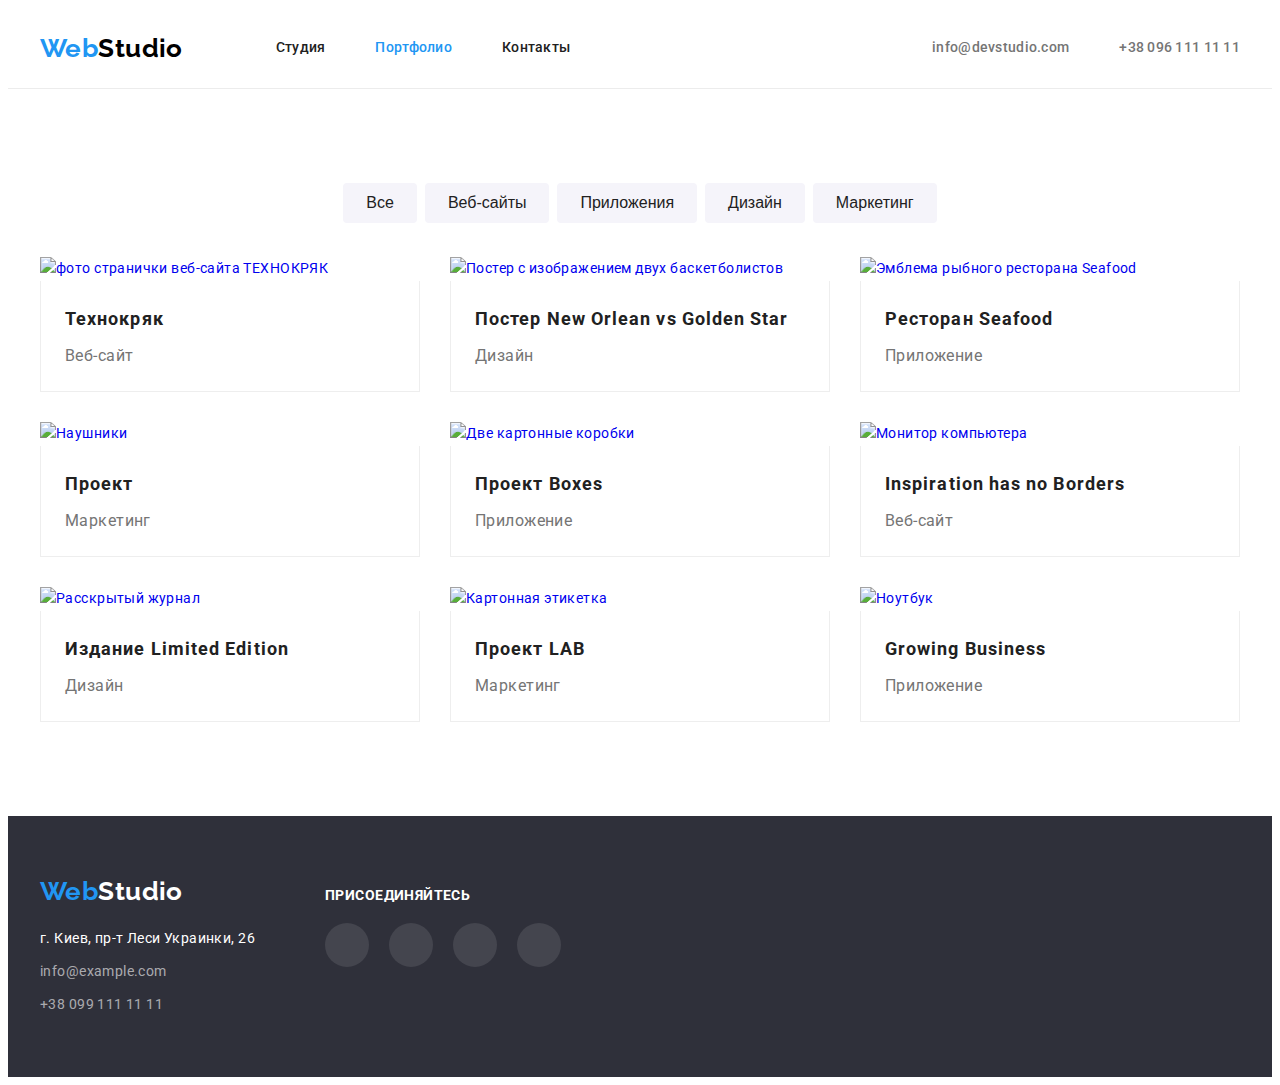
==== portfolio.html @ caf8118e "копируем дз 4" ====
<!DOCTYPE html>
<html lang="ru">
  <head>
    <meta charset="UTF-8" />
    <meta http-equiv="X-UA-Compatible" content="IE=edge" />
    <meta name="viewport" content="width=device-width, initial-scale=1.0" />

    <link rel="preconnect" href="https://fonts.googleapis.com" />
    <link rel="preconnect" href="https://fonts.gstatic.com" crossorigin />
    <link
      href="https://fonts.googleapis.com/css2?family=Raleway:wght@700&family=Roboto:wght@400;500;700;900&display=swap"
      rel="stylesheet"
    />
    <link
      rel="stylesheet"
      href="https://cdnjs.cloudflare.com/ajax/libs/modern-normalize/1.1.0/modern-normalize.min.css"
      integrity="sha512-wpPYUAdjBVSE4KJnH1VR1HeZfpl1ub8YT/NKx4PuQ5NmX2tKuGu6U/JRp5y+Y8XG2tV+wKQpNHVUX03MfMFn9Q=="
      crossorigin="anonymous"
      referrerpolicy="no-referrer"
    />
    <link rel="stylesheet" href="./css/style.css" />
    <title>Document</title>
  </head>
  <body>
    <header class="header">
      <!-- Навигация -->
      <div class="container header-container">
        <nav class="header-nav">
          <a href="./index.html" class="link header-logo">
            <span class="header-logo-design">Web</span>Studio</a
          >
          <!-- <div class="header-nav"> -->

          <ul class="header-site-nav list">
            <li class="item">
              <a href="../goit-markup-hw-04/index.html" class="link">
                Студия
              </a>
            </li>
            <li class="item">
              <a
                href="../goit-markup-hw-04/portfolio.html"
                class="link header-current"
              >
                Портфолио
              </a>
            </li>
            <li class="item"><a href=" " class="link"> Контакты </a></li>
          </ul>
        </nav>
        <!-- Контакты -->
        <ul class="header-site-auth list">
          <li class="item">
            <a href="mailto:info@devstudio.com" class="link">
              <svg class="header-site-auth-icon" width="16" height="12">
                <use href="./img/symbol-defs.svg#icon-envelope-hover"></use>
              </svg>
              info@devstudio.com
            </a>
          </li>
          <li class="list">
            <a href="tel:+380961111111" class="link">
              <svg class="header-site-auth-icon" width="10" height="16">
                <use href="./img/symbol-defs.svg#icon-smartphone"></use>
              </svg>
              +38 096 111 11 11
            </a>
          </li>
        </ul>
      </div>
    </header>
    <main>
      <!-- Галерея -->

      <section class="section list">
        <div class="gallery-main container">
          <h2 class="section-title gallery-visually-hidden">Галерея</h2>

          <ul class="list gallery-button">
            <li class="item">
              <button type="button" class="sacondary-button">Все</button>
            </li>
            <li class="item">
              <button type="button" class="sacondary-button">Веб-сайты</button>
            </li>
            <li class="item">
              <button type="button" class="sacondary-button">Приложения</button>
            </li>
            <li class="item">
              <button type="button" class="sacondary-button">Дизайн</button>
            </li>
            <li class="item">
              <button type="button" class="sacondary-button">Маркетинг</button>
            </li>
          </ul>

          <ul class="gallery list">
            <li class="item">
              <a href=" " class="gallery-link link">
                <div class="gallery-card-thumb">
                  <img
                    class="gallery-photo"
                    src="./img/portfolio-img1.jpg"
                    alt="фото странички веб-сайта ТЕХНОКРЯК"
                    width="370"
                  />
                </div>
                <div class="gallery-card-description">
                  <h3 class="title-works">Технокряк</h3>
                  <p class="kind-works">Веб-сайт</p>
                </div>
              </a>
            </li>
            <li class="item">
              <a href=" " class="gallery-link link">
                <div class="gallery-card-thumb">
                  <img
                    class="gallery-photo"
                    src="./img/portfolio-img2.jpg"
                    alt="Постер с изображением двух баскетболистов"
                    width="370"
                  />
                </div>
                <div class="gallery-card-description">
                  <h3 class="title-works">
                    Постер <span lang="en">New Orlean vs Golden Star</span>
                  </h3>
                  <p class="kind-works">Дизайн</p>
                </div>
              </a>
            </li>
            <li class="item">
              <a href=" " class="gallery-link link">
                <div class="gallery-card-thumb">
                  <img
                    class="gallery-photo"
                    src="./img/portfolio-img3.jpg"
                    alt="Эмблема рыбного ресторана Seafood"
                    width="370"
                  />
                </div>
                <div class="gallery-card-description">
                  <h3 class="title-works">
                    Ресторан <span lang="en">Seafood</span>
                  </h3>
                  <p class="kind-works">Приложение</p>
                </div>
              </a>
            </li>
            <li class="item">
              <a href=" " class="gallery-link link">
                <div class="gallery-card-thumb">
                  <img
                    class="gallery-photo"
                    src="./img/portfolio-img4.jpg"
                    alt="Наушники"
                    width="370"
                  />
                </div>
                <div class="gallery-card-description">
                  <h3 class="title-works">Проект</h3>
                  <p class="kind-works">Маркетинг</p>
                </div>
              </a>
            </li>
            <li class="item">
              <a href=" " class="gallery-link link">
                <div class="gallery-card-thumb">
                  <img
                    class="gallery-photo"
                    src="./img/portfolio-img5.jpg"
                    alt="Две картонные коробки"
                    width="370"
                  />
                </div>
                <div class="gallery-card-description">
                  <h3 class="title-works">
                    Проект <span lang="en">Boxes</span>
                  </h3>
                  <p class="kind-works">Приложение</p>
                </div>
              </a>
            </li>
            <li class="item">
              <a href=" " class="gallery-link link">
                <div class="gallery-card-thumb">
                  <img
                    class="gallery-photo"
                    src="./img/portfolio-img6.jpg"
                    alt="Монитор компьютера"
                    width="370"
                  />
                </div>
                <div class="gallery-card-description">
                  <h3 lang="en" class="title-works">
                    Inspiration has no Borders
                  </h3>
                  <p class="kind-works">Веб-сайт</p>
                </div>
              </a>
            </li>
            <li class="item">
              <a href=" " class="gallery-link link">
                <div class="gallery-card-thumb">
                  <img
                    class="gallery-photo"
                    src="./img/portfolio-img7.jpg"
                    alt="Расскрытый журнал"
                    width="370"
                  />
                </div>
                <div class="gallery-card-description">
                  <h3 class="title-works">
                    Издание <span lang="en">Limited Edition</span>
                  </h3>
                  <p class="kind-works">Дизайн</p>
                </div>
              </a>
            </li>
            <li class="item">
              <a href=" " class="gallery-link link">
                <div class="gallery-card-thumb">
                  <img
                    class="gallery-photo"
                    src="./img/portfolio-img8.jpg"
                    alt="Картонная этикетка"
                    width="370"
                  />
                </div>
                <div class="gallery-card-description">
                  <h3 class="title-works">Проект <span lang="en">LAB</span></h3>
                  <p class="kind-works">Маркетинг</p>
                </div>
              </a>
            </li>
            <li class="item">
              <a href=" " class="gallery-link link">
                <div class="gallery-card-thumb">
                  <img
                    class="gallery-photo"
                    src="./img/portfolio-img9.jpg"
                    alt="Ноутбук"
                    width="370"
                  />
                </div>
                <div class="gallery-card-description">
                  <h3 lang="en" class="title-works">Growing Business</h3>
                  <p class="kind-works">Приложение</p>
                </div>
              </a>
            </li>
          </ul>
        </div>
      </section>
    </main>
    <!-- Футер -->
    <footer class="footer">
      <div class="footer-main container">
        <div class="addres-wrap">
          <a href="./index.html" class="link logo footer-logo">
            <span class="footer-logo-design">Web</span>Studio</a
          >
          <address class="footer-contact">
            <ul class="footer-item">
              <li class="list">
                <a
                  href="https://goo.gl/maps/b69tt9Dz1oQwvLhU7"
                  class="link contact-location"
                >
                  г. Киев, пр-т Леси Украинки, 26
                </a>
              </li>
              <li class="list">
                <a href="mailto:info@devstudio.com" class="link">
                  info@example.com
                </a>
              </li>
              <li class="list">
                <a href="tel:+380961111111" class="link"> +38 099 111 11 11 </a>
              </li>
            </ul>
          </address>
        </div>
        <div class="appeal-wrap">
          <b class="footer-appeal">присоединяйтесь</b>
          <ul class="footer-appeal-list list">
            <li class="footer-appeal-item">
              <a
                class="footer-appeal-link"
                href=""
                aria-label="ссылка на Instagram"
              >
                <svg class="footer-sosial-icon" width="20" height="20">
                  <use href="./img/symbol-defs.svg#icon-instagram"></use>
                </svg>
              </a>
            </li>
            <li class="footer-appeal-item">
              <a
                class="footer-appeal-link"
                href=""
                aria-label="ссылка на Twitter"
              >
                <svg class="footer-sosial-icon" width="20" height="20">
                  <use href="./img/symbol-defs.svg#icon-twitter"></use>
                </svg>
              </a>
            </li>
            <li class="footer-appeal-item">
              <a
                class="footer-appeal-link"
                href=""
                aria-label="ссылка на Facebok"
              >
                <svg class="footer-sosial-icon" width="20" height="20">
                  <use href="./img/symbol-defs.svg#icon-facebook"></use>
                </svg>
              </a>
            </li>
            <li class="footer-appeal-item">
              <a
                class="footer-appeal-link"
                href=""
                aria-label="ссылка на LinkedIn"
              >
                <svg class="footer-sosial-icon" width="20" height="20">
                  <use href="./img/symbol-defs.svg#icon-linkedin"></use>
                </svg>
              </a>
            </li>
          </ul>
        </div>
      </div>
    </footer>
  </body>
</html>
---- css/style.css ----
:root {
  --primary-text-color: #757575;
  --title-text-color: #212121;
  --accent-color: #2196f3;
  --white-color: #ffffff;
  --logo-text-color: #000000;
  --sacondary-white-color: rgba(255, 255, 255, 0.6);
  --primary-background-color: #f5f4fa;
  --sacondary-background-color: #e5e5e5;
  --footer-bacground-color: #2f303a;
  --variable-grid: 30px;
  --icons-color: #afb1b8;
}

body {
  font-family: Roboto, sans-serif;
  color: var(--primary-text-color);
  font-size: 14px;
  line-height: 1.71;
  letter-spacing: 0.03em;
}
/* RESSET */
.list {
  list-style: none;
}
.link {
  text-decoration: none;
}
h1,
h2,
h3,
h4,
ul,
p {
  margin-top: 0px;
  margin-bottom: 0px;
  padding-left: 0px;
}

img {
  display: block;
  width: 100%;
  height: auto;
}
/* HEADER */

.header-logo {
  font-family: Raleway;
  font-weight: 700;
  font-size: 26px;
  line-height: 1.19;
  color: var(--logo-text-color);
  margin-right: 93px;
}
.header-logo-design {
  color: var(--accent-color);
}

/* HIDDEN */

.advantage-visually-hidden {
  position: absolute;
  width: 1px;
  height: 1px;
  margin: -1px;
  padding: 0;
  overflow: hidden;
  border: 0;
  clip: rect(0 0 0 0);
}

/* UTILITY */

.section-title {
  font-weight: 700;
  font-size: 36px;
  line-height: 1.17;
  text-align: center;
  color: var(--title-text-color);
}

.container {
  /* outline: 1px solid tomato; */
  width: 1200px;
  padding: 0px 15px;
  margin-left: auto;
  margin-right: auto;
}

/* NAVIGATION */

.header {
  background-color: var(--white-color);
  border-bottom: 1px solid #ececec;
}

.header-site-nav .link:hover,
.header-site-nav .link:focus,
.header-site-auth .link:hover,
.header-site-auth .link:focus,
.footer-item .link:hover,
.footer-item .link:focus {
  color: var(--accent-color);
}

.header-site-nav,
.header-site-auth,
.header-nav {
  display: flex;
  align-items: center;
}

.header-container {
  display: flex;
  padding-top: 0px;
  padding-bottom: 0pt;
}

.header-site-nav {
  padding-left: 0px;
}

.header-site-auth {
  padding-left: 0px;
  margin-left: auto;
}

.header-site-nav .item:not(:last-child) {
  margin-right: 50px;
}
.header-site-auth .item:not(:last-child) {
  margin-right: var(--variable-grid);
}

.header-site-nav .link {
  display: block;
  padding-top: 32px;
  padding-bottom: 32px;
  font-weight: 500;
  line-height: 1.14;
  letter-spacing: 0.02em;
  color: var(--title-text-color);
}

.header-site-auth .link {
  padding-top: 32px;
  padding-bottom: 32px;
  font-weight: 500;
  line-height: 1.14;
  letter-spacing: 0.02em;
  color: var(--primary-text-color);
}

.header-site-nav .link.header-current {
  color: var(--accent-color);
}
.header-site-auth-icon {
  fill: currentColor;
  margin-right: 10px;
}
.header-site-auth .link {
  display: flex;
  align-items: center;
}

/* HERO */

.hero-container-main {
  display: block;
  margin: 0 auto;
  text-align: center;
  padding-top: 0px;
  padding-bottom: 0px;
}

.hero-container {
  background-color: var(--footer-bacground-color);
  padding-top: 200px;
  padding-bottom: 200px;
}

.hero-title {
  display: block;
  width: 696px;
  font-weight: 900;
  font-size: 44px;
  line-height: 1.36;
  letter-spacing: 0.06em;
  text-transform: uppercase;
  color: var(--white-color);
  margin: 0 auto;
  padding-bottom: var(--variable-grid);
}

.hero-primary-button {
  display: inline-block;
  font-weight: 700;
  font-size: 16px;
  line-height: 1.88;
  letter-spacing: 0.06em;
  color: var(--white-color);
  padding: 10px 32px;
  border-radius: 4px;
  box-shadow: 0px 4px 4px rgba(0, 0, 0, 0.15);
  min-width: 200px;
  border: 0px solid transparent;
}

.hero-primary-button:hover {
  background-color: #188ce8;
}
.overlay {
  max-width: 1600px;
  height: 600px;
  margin-left: auto;
  margin-right: auto;
  background-image: linear-gradient(
      rgba(47, 48, 58, 0.4),
      rgba(47, 48, 58, 0.4)
    ),
    url(../img/hero-img.jpg);

  background-position: center;
  background-size: cover;
  background-repeat: no-repeat;
}

/* ADVANTAGE */

.advantage {
  padding-bottom: 0px;
  background-color: var(--white-color);
  padding-top: 94px;
  padding-bottom: 94px;
}

.advantage-main.container {
  padding-top: 0px;
  padding-bottom: 0px;
}

.advantage-main .item::before {
  display: block;
  height: 120px;
  content: "";
  background-color: var(--primary-background-color);
  background-repeat: no-repeat;
  background-position: center;
  border-radius: 4px;
  margin-bottom: 30px;
}

.advantage-main .item:nth-child(1):before {
  background-image: url(../img/antenna\.svg);
}
.advantage-main .item:nth-child(2):before {
  background-image: url(../img/clock\ .svg);
}
.advantage-main .item:nth-child(3):before {
  background-image: url(../img/diagram.svg);
}
.advantage-main .item:nth-child(4):before {
  background-image: url(../img/astronaut\ .svg);
}

.advantage-title {
  font-weight: 700;
  line-height: 1.14;
  text-transform: uppercase;
  color: var(--title-text-color);
  margin-bottom: 10px;
}

.advantage .list {
  display: flex;
  align-items: center;
}

.advantage .list .item {
  flex-basis: calc((100% - 90px) / 4);
}

.advantage .list .item:not(:nth-child(4n)) {
  margin-right: var(--variable-grid);
}

/* DIRECTIONS */

.directions {
  background-color: var(--white-color);
  padding-bottom: 94px;
}
.directions-main.container {
  padding-bottom: 0px;
}
.directions-main {
  padding-top: 0px;
}
.directions .list {
  display: flex;
  align-items: center;
}

.directions .list .item {
  flex-basis: calc((100% - 60px) / 3);
}

.directions .list .item:not(:nth-child(3n)) {
  margin-right: var(--variable-grid);
}

.section-title {
  margin-bottom: 50px;
}

/* OUR TEAM */

.our-team-main.container {
  padding-top: 0px;
  padding-bottom: 0px;
}
.our-team {
  background-color: var(--primary-background-color);
  padding-top: 94px;
  padding-bottom: 94px;
}

.our-team .list {
  display: flex;
  text-align: center;
}

.our-team .list .item {
  flex-basis: calc((100% - 90px) / 4);
}

.our-team .list .item:not(:nth-child(4n)) {
  margin-right: var(--variable-grid);
}
.our-team-sosial-list {
  justify-content: center;
}
.our-team-sosial-link {
  display: flex;
  justify-content: center;
  align-items: center;
  width: 44px;
  height: 44px;
  background-color: var(--white-color);
  border-radius: 50%;
}
.our-team-position {
  margin-bottom: 16px;
}
.our-team-sosial-item + .our-team-sosial-item {
  margin-left: 10px;
}
.our-team-sosial-icon {
  fill: var(--icons-color);
}

.our-team-sosial-link:hover,
.our-team-sosial-link:focus {
  background-color: var(--accent-color);
}

.our-team-sosial-link:hover .our-team-sosial-icon,
.our-team-sosial-link:focus .our-team-sosial-icon {
  fill: var(--white-color);
}

.our-team .our-team-employee {
  font-weight: 500;
  font-size: 16px;
  line-height: 1.19;
  color: var(--title-text-color);
}

.our-team .our-team-position {
  font-size: 16px;
  line-height: 1.19;
}

.our-team-description {
  padding-top: 30px;
  padding-bottom: 30px;
  background-color: var(--white-color);
  box-shadow: 0px 1px 3px rgba(0, 0, 0, 0.12), 0px 1px 1px rgba(0, 0, 0, 0.14),
    0px 2px 1px rgba(0, 0, 0, 0.2);
  border-radius: 0px 0px 4px 4px;
}

.our-team-employee {
  margin-bottom: 10px;
}

/* OUR PARTNERS */

.our-partners.section {
  padding-top: 94px;
  padding-bottom: 94px;
}

.our-partners-list {
  display: flex;
  margin: 0;
  padding: 0;
  justify-content: space-between;
}
.our-partners-item {
  display: flex;
}
.our-partners-link-icon {
  display: inline-flex;
  color: #afb1b8;
  width: 170px;
  height: 92px;
  fill: var(--icons-color);
  border: 1px solid rgba(175, 177, 184, 1);
  border-radius: 4px;
  justify-content: center;
  align-items: center;
  padding: 0px;
}

.our-partners-icon {
  width: 106px;
  height: 60px;
}
.our-partners-link-icon:hover .our-partners-icon,
.our-partners-link-icon:focus .our-partners-icon {
  fill: var(--accent-color);
}

.our-partners-link-icon:hover,
.our-partners-link-icon:focus {
  border: 1px solid var(--accent-color);
}

/* FOOTER */

.footer {
  background-color: var(--footer-bacground-color);
  padding-top: 60px;
  padding-bottom: 60px;
}
.footer-main.container {
  padding-top: 0px;
  padding-bottom: 0px;
  display: flex;
  align-items: baseline;
}

.footer-logo {
  font-family: Raleway;
  font-weight: 700;
  font-size: 26px;
  line-height: 1.19;
  color: var(--white-color);
  display: inline-block;
  margin-bottom: 20px;
}

.footer-logo-design {
  color: var(--accent-color);
}

.footer-contact {
  font-style: normal;
}

.footer-item .link {
  color: var(--sacondary-white-color);
}

.footer-contact .contact-location {
  color: var(--white-color);
}

.footer-item .list:not(:last-child) {
  margin-bottom: 9px;
}
.footer-sosial-icon {
  fill: var(--white-color);
}
.footer-appeal {
  font-weight: 700;
  font-size: 14px;
  line-height: 16px;
  letter-spacing: 1.14;
  text-transform: uppercase;
  color: var(--white-color);
  display: block;
  margin-bottom: 20px;
}
.footer-appeal-list {
  display: flex;
}

.addres-wrap {
  margin-right: 70px;
}

.footer-appeal-link {
  display: flex;
  justify-content: center;
  align-items: center;
  width: 44px;
  height: 44px;
  background-color: rgba(255, 255, 255, 0.1);
  border-radius: 50%;
}
.footer-appeal-item:not(:last-child) {
  margin-right: 20px;
}

.footer-appeal-link:hover,
.footer-appeal-link:focus {
  background-color: var(--accent-color);
}

/* BUTTONS */

.sacondary-button:hover {
  color: var(--white-color);
  background-color: var(--accent-color);
}

.hero-primary-button {
  color: var(--white-color);
  background-color: var(--accent-color);
  cursor: pointer;
}

.sacondary-button {
  color: var(--title-text-color);
  background-color: var(--primary-background-color);
  font-weight: 500;
  font-size: 16px;
  line-height: 1.63;
  cursor: pointer;
  border-radius: 4px;
  border: 1px solid transparent;
  padding: 6px 22px 6px 22px;
}

/* PORTFOLIO */

/* GALLERY */

/* HIDDEN */
.gallery-visually-hidden {
  position: absolute;
  width: 1px;
  height: 1px;
  margin: -1px;
  padding: 0;
  overflow: hidden;
  border: 0;
  clip: rect(0 0 0 0);
}

.section.list {
  padding-top: 94px;
  padding-bottom: 94px;
}

.gallery-main.container {
  padding-top: 0px;
  padding-bottom: 0px;
}

.item .title-works {
  margin-top: 0px;
  margin-bottom: 4px;
  padding-top: 0px;
  padding-bottom: 0px;
  font-weight: 700;
  font-size: 18px;
  line-height: 2;
  letter-spacing: 0.06em;
  color: var(--title-text-color);
}

.item .kind-works {
  margin-top: 0px;
  padding-top: 0px;
  padding-bottom: 0px;
  /* background-color: royalblue; */
  font-size: 16px;
  line-height: 1.88;
  color: var(--primary-text-color);
}
.gallery.list .link {
  display: block;
}

/* gallery-card-description */

.gallery-button {
  display: flex;
  justify-content: center;
  margin-bottom: 34px;
}

.gallery-button .item:not(:last-child) {
  margin-right: 8px;
}

.gallery.list {
  display: flex;
  flex-wrap: wrap;
  margin-top: calc(-1 * var(--variable-grid));
  margin-left: calc(-1 * var(--variable-grid));
}

.gallery.list .item {
  flex-basis: calc(100% / 3 - var(--variable-grid));
  margin-top: var(--variable-grid);
  margin-left: var(--variable-grid);
}

.gallery-card-description {
  padding: 20px 24px 20px 24px;
  border-right: 1px solid #eeeeee;
  border-bottom: 1px solid #eeeeee;
  border-left: 1px solid #eeeeee;
}

.sacondary-button:hover,
.sacondary-button:focus {
  box-shadow: 0px 3px 1px rgba(0, 0, 0, 0.1), 0px 1px 2px rgba(0, 0, 0, 0.08),
    0px 2px 2px rgba(0, 0, 0, 0.12);
}
.gallery-link:hover {
  box-shadow: 0px 1px 1px rgba(0, 0, 0, 0.12), 0px 4px 4px rgba(0, 0, 0, 0.06),
    1px 4px 6px rgba(0, 0, 0, 0.16);
}
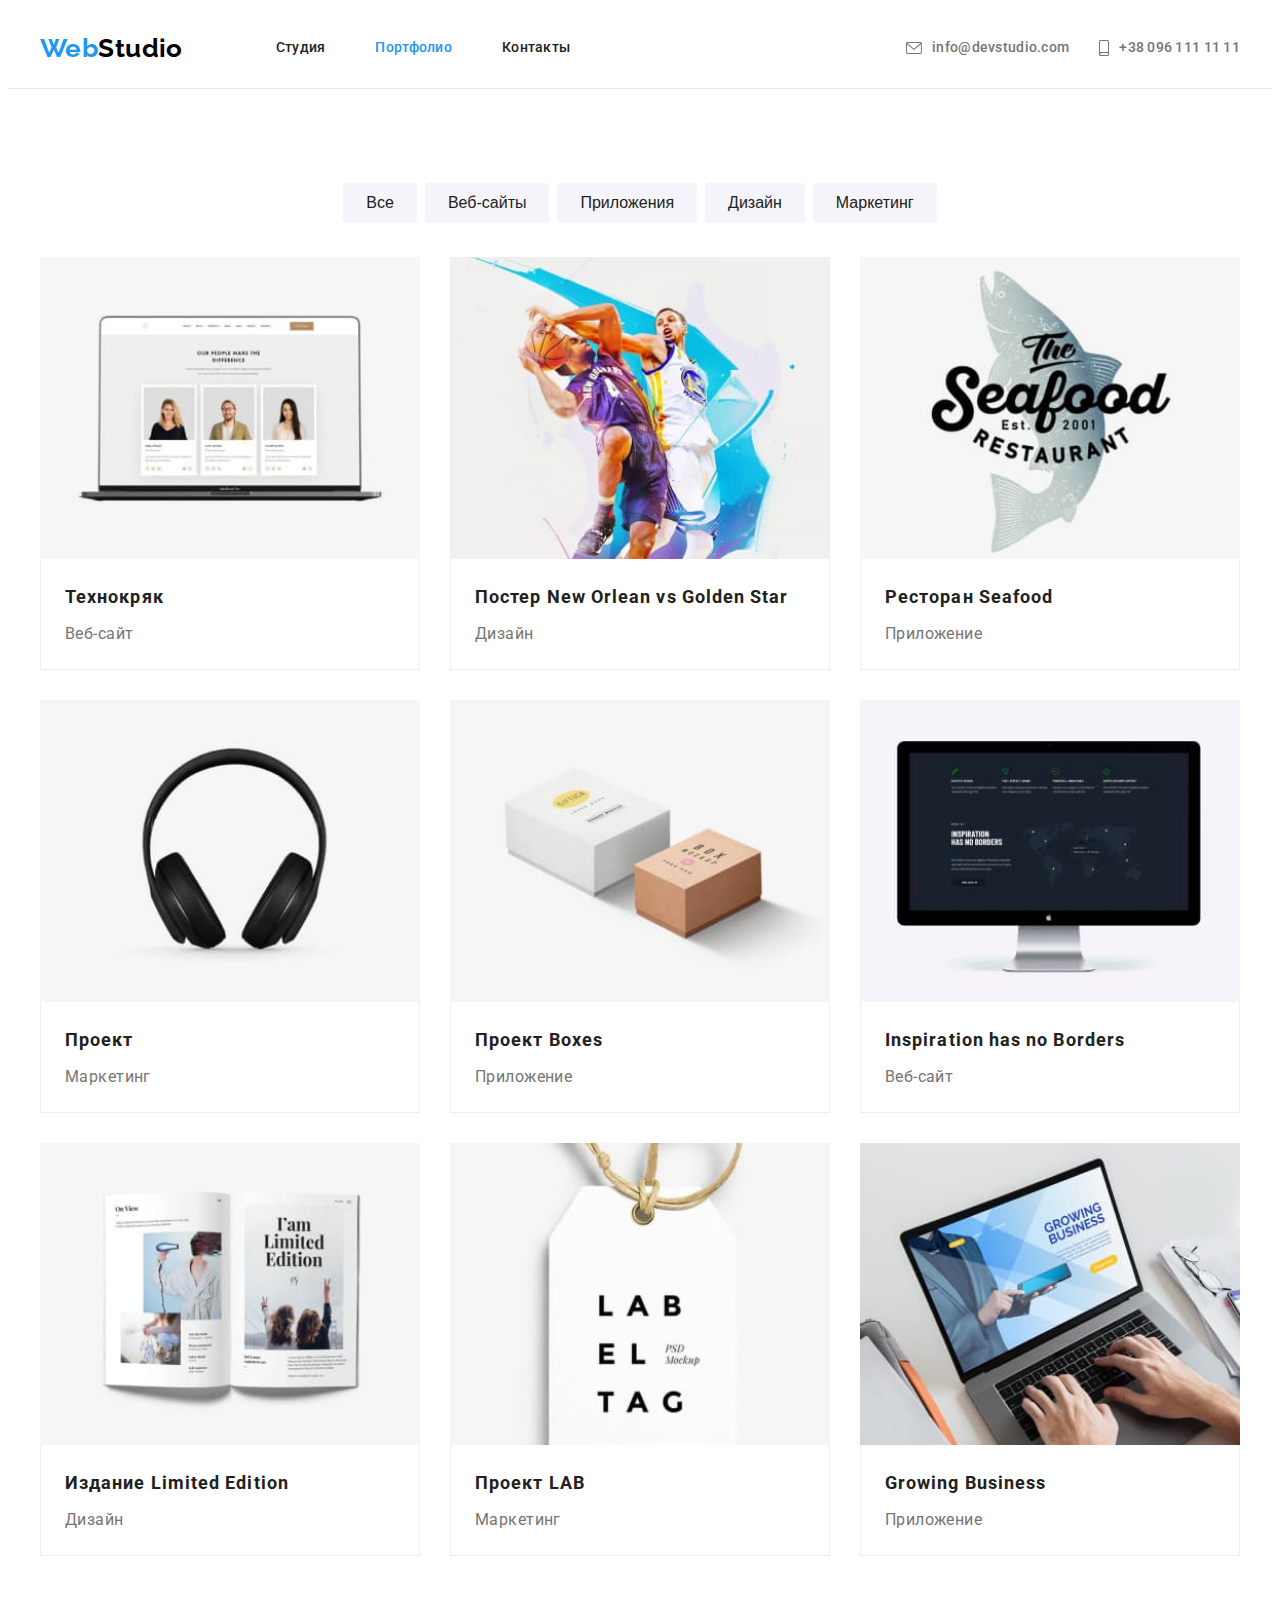
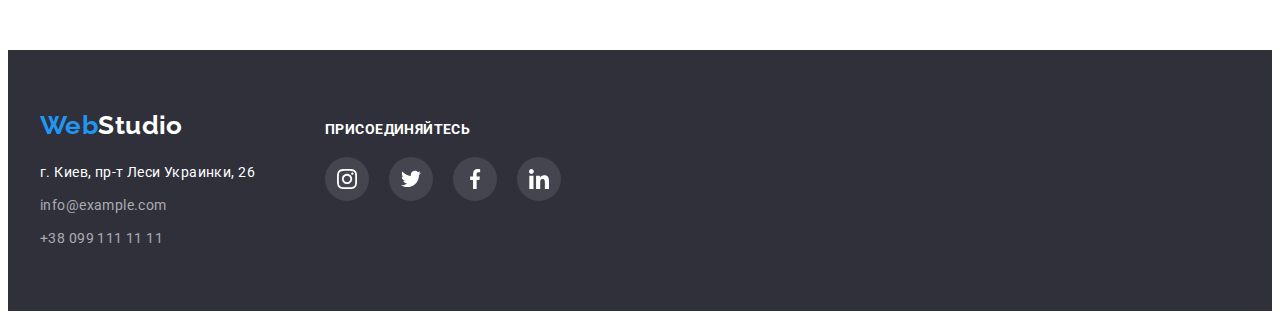
==== commit a465bd65: "делает оверлей и бекдроп" ====
--- a/portfolio.html
+++ b/portfolio.html
@@ -104,6 +104,14 @@
                     alt="фото странички веб-сайта ТЕХНОКРЯК"
                     width="370"
                   />
+                  <div class="gallery-overlay">
+                    <p class="gallery-overlay-text">
+                      Технокряк это современная площадка распространения
+                      коронавируса. Компании используют эту платформу для
+                      цифрового шпионажа и атак на защищённые сервера
+                      конкурентов.
+                    </p>
+                  </div>
                 </div>
                 <div class="gallery-card-description">
                   <h3 class="title-works">Технокряк</h3>
@@ -120,6 +128,14 @@
                     alt="Постер с изображением двух баскетболистов"
                     width="370"
                   />
+                  <div class="gallery-overlay">
+                    <p class="gallery-overlay-text">
+                      Технокряк это современная площадка распространения
+                      коронавируса. Компании используют эту платформу для
+                      цифрового шпионажа и атак на защищённые сервера
+                      конкурентов.
+                    </p>
+                  </div>
                 </div>
                 <div class="gallery-card-description">
                   <h3 class="title-works">
@@ -138,6 +154,14 @@
                     alt="Эмблема рыбного ресторана Seafood"
                     width="370"
                   />
+                  <div class="gallery-overlay">
+                    <p class="gallery-overlay-text">
+                      Технокряк это современная площадка распространения
+                      коронавируса. Компании используют эту платформу для
+                      цифрового шпионажа и атак на защищённые сервера
+                      конкурентов.
+                    </p>
+                  </div>
                 </div>
                 <div class="gallery-card-description">
                   <h3 class="title-works">
@@ -156,6 +180,14 @@
                     alt="Наушники"
                     width="370"
                   />
+                  <div class="gallery-overlay">
+                    <p class="gallery-overlay-text">
+                      Технокряк это современная площадка распространения
+                      коронавируса. Компании используют эту платформу для
+                      цифрового шпионажа и атак на защищённые сервера
+                      конкурентов.
+                    </p>
+                  </div>
                 </div>
                 <div class="gallery-card-description">
                   <h3 class="title-works">Проект</h3>
@@ -172,6 +204,14 @@
                     alt="Две картонные коробки"
                     width="370"
                   />
+                  <div class="gallery-overlay">
+                    <p class="gallery-overlay-text">
+                      Технокряк это современная площадка распространения
+                      коронавируса. Компании используют эту платформу для
+                      цифрового шпионажа и атак на защищённые сервера
+                      конкурентов.
+                    </p>
+                  </div>
                 </div>
                 <div class="gallery-card-description">
                   <h3 class="title-works">
@@ -190,6 +230,14 @@
                     alt="Монитор компьютера"
                     width="370"
                   />
+                  <div class="gallery-overlay">
+                    <p class="gallery-overlay-text">
+                      Технокряк это современная площадка распространения
+                      коронавируса. Компании используют эту платформу для
+                      цифрового шпионажа и атак на защищённые сервера
+                      конкурентов.
+                    </p>
+                  </div>
                 </div>
                 <div class="gallery-card-description">
                   <h3 lang="en" class="title-works">
@@ -208,6 +256,14 @@
                     alt="Расскрытый журнал"
                     width="370"
                   />
+                  <div class="gallery-overlay">
+                    <p class="gallery-overlay-text">
+                      Технокряк это современная площадка распространения
+                      коронавируса. Компании используют эту платформу для
+                      цифрового шпионажа и атак на защищённые сервера
+                      конкурентов.
+                    </p>
+                  </div>
                 </div>
                 <div class="gallery-card-description">
                   <h3 class="title-works">
@@ -226,6 +282,14 @@
                     alt="Картонная этикетка"
                     width="370"
                   />
+                  <div class="gallery-overlay">
+                    <p class="gallery-overlay-text">
+                      Технокряк это современная площадка распространения
+                      коронавируса. Компании используют эту платформу для
+                      цифрового шпионажа и атак на защищённые сервера
+                      конкурентов.
+                    </p>
+                  </div>
                 </div>
                 <div class="gallery-card-description">
                   <h3 class="title-works">Проект <span lang="en">LAB</span></h3>
@@ -242,6 +306,14 @@
                     alt="Ноутбук"
                     width="370"
                   />
+                  <div class="gallery-overlay">
+                    <p class="gallery-overlay-text">
+                      Технокряк это современная площадка распространения
+                      коронавируса. Компании используют эту платформу для
+                      цифрового шпионажа и атак на защищённые сервера
+                      конкурентов.
+                    </p>
+                  </div>
                 </div>
                 <div class="gallery-card-description">
                   <h3 lang="en" class="title-works">Growing Business</h3>
--- a/css/style.css
+++ b/css/style.css
@@ -312,7 +312,33 @@
 .section-title {
   margin-bottom: 50px;
 }
-
+.directions-description {
+  position: absolute;
+  width: 370px;
+  height: 70px;
+  background: rgba(47, 48, 58, 0.8);
+  text-transform: uppercase;
+  bottom: 0px;
+  left: 0px;
+  font-weight: 700;
+  font-size: 14px;
+  line-height: 1.14;
+  text-align: center;
+  letter-spacing: 0.03em;
+  color: hsla(0, 0%, 100%, 1);
+  padding: 27px 82px 27px 82 px;
+  display: flex;
+  justify-content: center;
+  align-items: center;
+  opacity: 0;
+  transition: 250ms opacity linear;
+}
+.directions-main .item {
+  position: relative;
+}
+.directions-main .item:hover .directions-description {
+  opacity: 1;
+}
 /* OUR TEAM */
 
 .our-team-main.container {
@@ -636,3 +662,57 @@
   box-shadow: 0px 1px 1px rgba(0, 0, 0, 0.12), 0px 4px 4px rgba(0, 0, 0, 0.06),
     1px 4px 6px rgba(0, 0, 0, 0.16);
 }
+.gallery-card-thumb {
+  position: relative;
+}
+.gallery-overlay {
+  display: inline-block;
+  content: "";
+  position: absolute;
+  width: 100%;
+  height: 100%;
+  background: rgba(33, 150, 243, 0.9);
+  top: 0px;
+  left: 0px;
+  opacity: 0;
+  padding: 63px 24px 63px 24px;
+}
+
+.gallery-link:hover .gallery-overlay {
+  opacity: 1;
+}
+.gallery-overlay-text {
+  color: rgba(255, 255, 255, 1);
+  font-size: 18px;
+
+  line-height: 1.33;
+  letter-spacing: 0.03em;
+  text-align: left;
+  vertical-align: top;
+}
+
+/* MODAL WINDOW */
+/* .backdrop-thumb {
+  position: relative;
+} */
+.backdrop {
+  position: fixed;
+  width: 100vw;
+  height: 100vh;
+  top: 0px;
+  left: 0px;
+  background-color: rgba(36, 33, 33, 0.3);
+}
+.backdrop.is-hidden {
+  opacity: 0.5;
+  pointer-events: none;
+}
+.modal {
+  position: absolute;
+  top: 50%;
+  left: 50%;
+  transform: translate(-50%, -50%);
+  width: 528px;
+  height: 581px;
+  background-color: var(--white-color);
+}
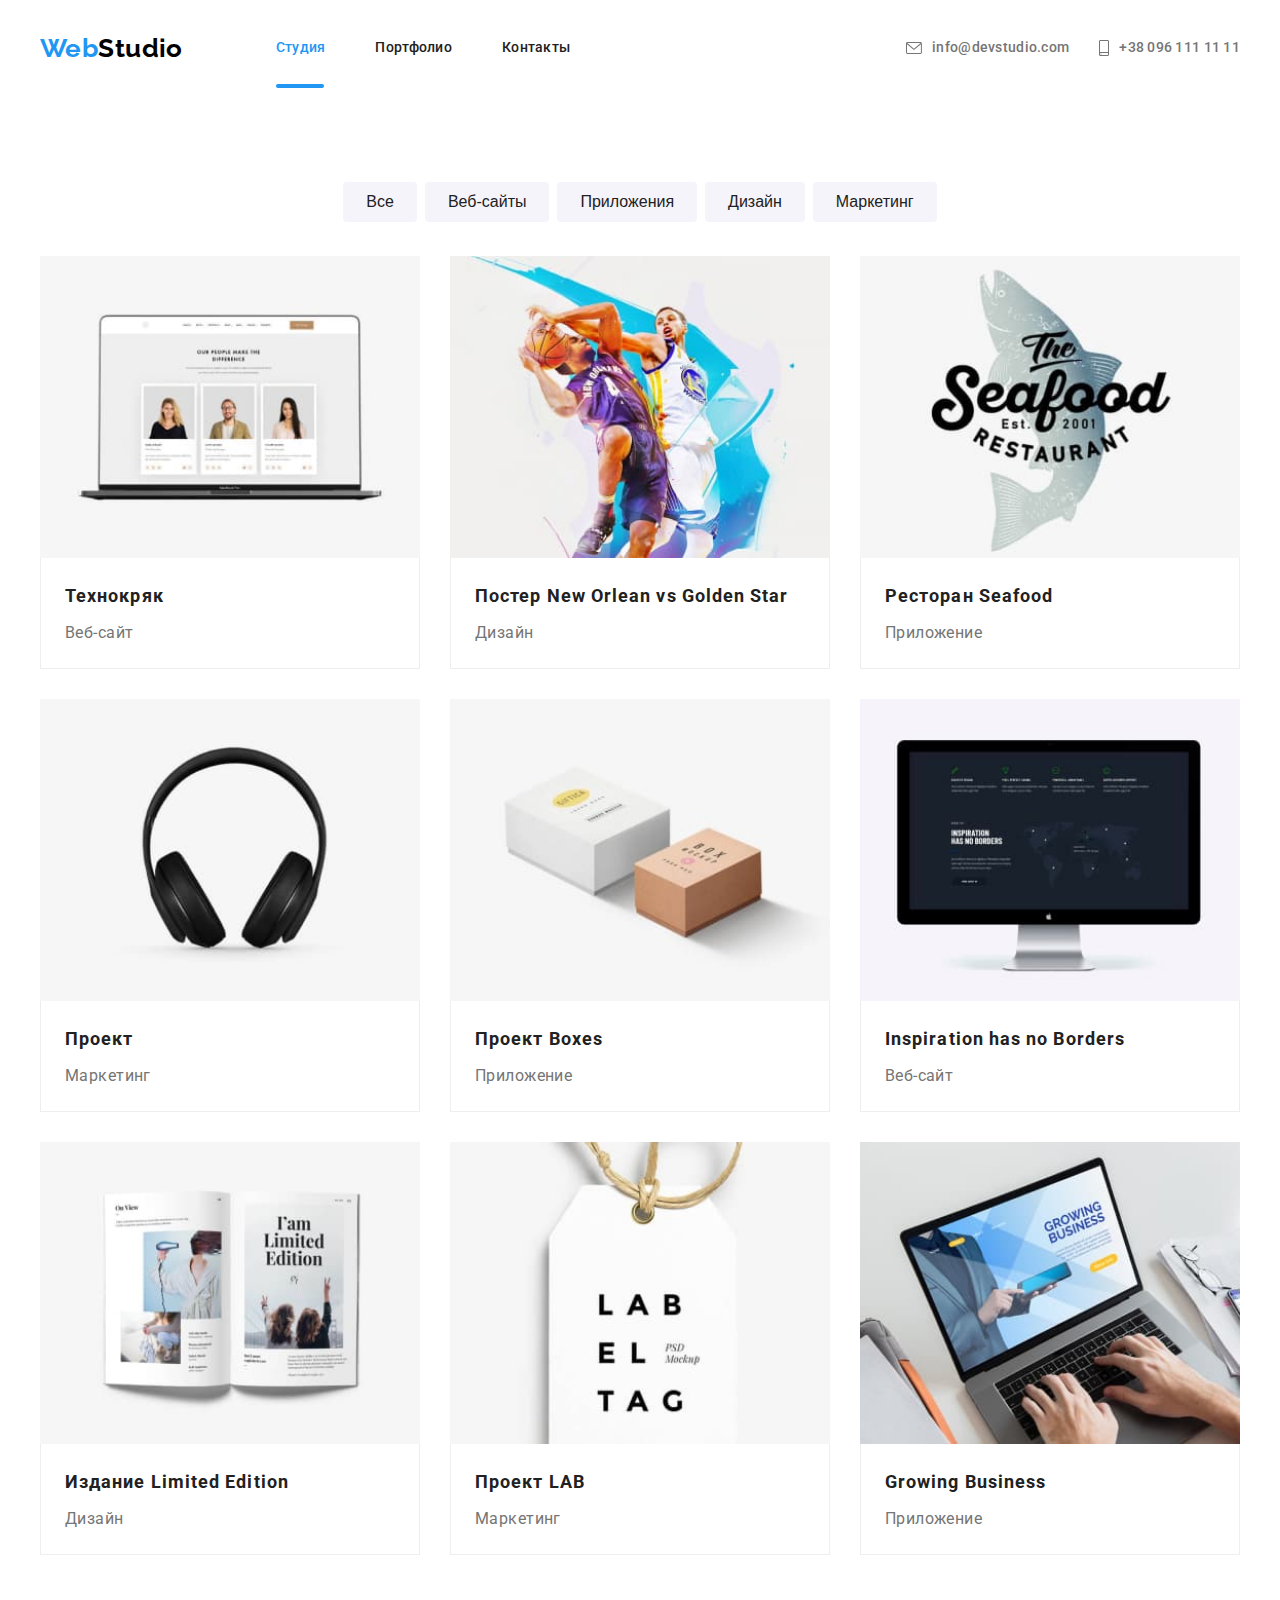
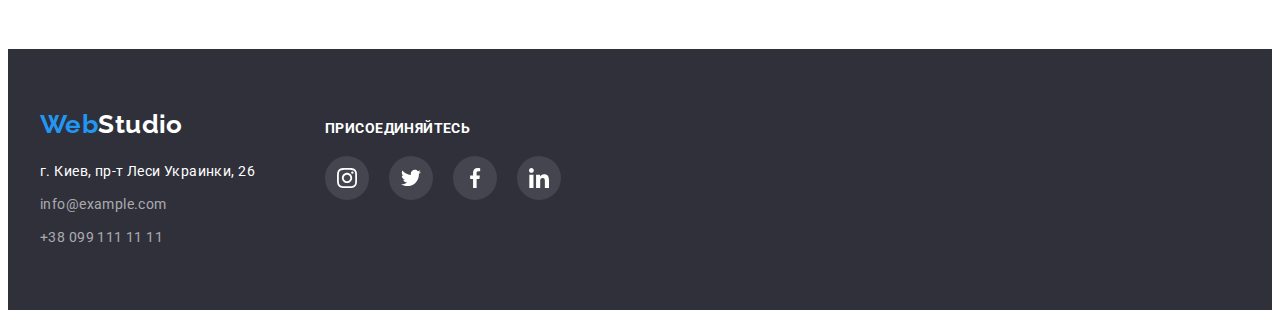
==== commit 5791376d: "Добавляет анимацию" ====
--- a/portfolio.html
+++ b/portfolio.html
@@ -22,7 +22,7 @@
     <title>Document</title>
   </head>
   <body>
-    <header class="header">
+    <header class="header studio">
       <!-- Навигация -->
       <div class="container header-container">
         <nav class="header-nav">
@@ -33,25 +33,30 @@
 
           <ul class="header-site-nav list">
             <li class="item">
-              <a href="../goit-markup-hw-04/index.html" class="link">
+              <a
+                href="../goit-markup-hw-05/index.html"
+                class="link header-current animation-color"
+              >
                 Студия
               </a>
             </li>
             <li class="item">
               <a
-                href="../goit-markup-hw-04/portfolio.html"
-                class="link header-current"
+                href="../goit-markup-hw-05/portfolio.html"
+                class="link animation-color"
               >
                 Портфолио
               </a>
             </li>
-            <li class="item"><a href=" " class="link"> Контакты </a></li>
+            <li class="item">
+              <a href=" " class="link animation-color"> Контакты </a>
+            </li>
           </ul>
         </nav>
         <!-- Контакты -->
         <ul class="header-site-auth list">
           <li class="item">
-            <a href="mailto:info@devstudio.com" class="link">
+            <a href="mailto:info@devstudio.com" class="link animation-color">
               <svg class="header-site-auth-icon" width="16" height="12">
                 <use href="./img/symbol-defs.svg#icon-envelope-hover"></use>
               </svg>
@@ -59,7 +64,7 @@
             </a>
           </li>
           <li class="list">
-            <a href="tel:+380961111111" class="link">
+            <a href="tel:+380961111111" class="link animation-color">
               <svg class="header-site-auth-icon" width="10" height="16">
                 <use href="./img/symbol-defs.svg#icon-smartphone"></use>
               </svg>
@@ -96,7 +101,7 @@
 
           <ul class="gallery list">
             <li class="item">
-              <a href=" " class="gallery-link link">
+              <a href=" " class="gallery-link animation-shadow link">
                 <div class="gallery-card-thumb">
                   <img
                     class="gallery-photo"
@@ -104,7 +109,7 @@
                     alt="фото странички веб-сайта ТЕХНОКРЯК"
                     width="370"
                   />
-                  <div class="gallery-overlay">
+                  <div class="gallery-overlay animation-opacity">
                     <p class="gallery-overlay-text">
                       Технокряк это современная площадка распространения
                       коронавируса. Компании используют эту платформу для
@@ -120,7 +125,7 @@
               </a>
             </li>
             <li class="item">
-              <a href=" " class="gallery-link link">
+              <a href=" " class="gallery-link animation-shadow link">
                 <div class="gallery-card-thumb">
                   <img
                     class="gallery-photo"
@@ -128,7 +133,7 @@
                     alt="Постер с изображением двух баскетболистов"
                     width="370"
                   />
-                  <div class="gallery-overlay">
+                  <div class="gallery-overlay animation-opacity">
                     <p class="gallery-overlay-text">
                       Технокряк это современная площадка распространения
                       коронавируса. Компании используют эту платформу для
@@ -146,7 +151,7 @@
               </a>
             </li>
             <li class="item">
-              <a href=" " class="gallery-link link">
+              <a href=" " class="gallery-link animation-shadow link">
                 <div class="gallery-card-thumb">
                   <img
                     class="gallery-photo"
@@ -154,7 +159,7 @@
                     alt="Эмблема рыбного ресторана Seafood"
                     width="370"
                   />
-                  <div class="gallery-overlay">
+                  <div class="gallery-overlay animation-opacity">
                     <p class="gallery-overlay-text">
                       Технокряк это современная площадка распространения
                       коронавируса. Компании используют эту платформу для
@@ -172,7 +177,7 @@
               </a>
             </li>
             <li class="item">
-              <a href=" " class="gallery-link link">
+              <a href=" " class="gallery-link animation-shadow link">
                 <div class="gallery-card-thumb">
                   <img
                     class="gallery-photo"
@@ -180,7 +185,7 @@
                     alt="Наушники"
                     width="370"
                   />
-                  <div class="gallery-overlay">
+                  <div class="gallery-overlay animation-opacity">
                     <p class="gallery-overlay-text">
                       Технокряк это современная площадка распространения
                       коронавируса. Компании используют эту платформу для
@@ -196,7 +201,7 @@
               </a>
             </li>
             <li class="item">
-              <a href=" " class="gallery-link link">
+              <a href=" " class="gallery-link animation-shadow link">
                 <div class="gallery-card-thumb">
                   <img
                     class="gallery-photo"
@@ -204,7 +209,7 @@
                     alt="Две картонные коробки"
                     width="370"
                   />
-                  <div class="gallery-overlay">
+                  <div class="gallery-overlay animation-opacity">
                     <p class="gallery-overlay-text">
                       Технокряк это современная площадка распространения
                       коронавируса. Компании используют эту платформу для
@@ -222,7 +227,7 @@
               </a>
             </li>
             <li class="item">
-              <a href=" " class="gallery-link link">
+              <a href=" " class="gallery-link animation-shadow link">
                 <div class="gallery-card-thumb">
                   <img
                     class="gallery-photo"
@@ -230,7 +235,7 @@
                     alt="Монитор компьютера"
                     width="370"
                   />
-                  <div class="gallery-overlay">
+                  <div class="gallery-overlay animation-opacity">
                     <p class="gallery-overlay-text">
                       Технокряк это современная площадка распространения
                       коронавируса. Компании используют эту платформу для
@@ -248,7 +253,7 @@
               </a>
             </li>
             <li class="item">
-              <a href=" " class="gallery-link link">
+              <a href=" " class="gallery-link animation-shadow link">
                 <div class="gallery-card-thumb">
                   <img
                     class="gallery-photo"
@@ -256,7 +261,7 @@
                     alt="Расскрытый журнал"
                     width="370"
                   />
-                  <div class="gallery-overlay">
+                  <div class="gallery-overlay animation-opacity">
                     <p class="gallery-overlay-text">
                       Технокряк это современная площадка распространения
                       коронавируса. Компании используют эту платформу для
@@ -274,7 +279,7 @@
               </a>
             </li>
             <li class="item">
-              <a href=" " class="gallery-link link">
+              <a href=" " class="gallery-link animation-shadow link">
                 <div class="gallery-card-thumb">
                   <img
                     class="gallery-photo"
@@ -282,7 +287,7 @@
                     alt="Картонная этикетка"
                     width="370"
                   />
-                  <div class="gallery-overlay">
+                  <div class="gallery-overlay animation-opacity">
                     <p class="gallery-overlay-text">
                       Технокряк это современная площадка распространения
                       коронавируса. Компании используют эту платформу для
@@ -298,7 +303,7 @@
               </a>
             </li>
             <li class="item">
-              <a href=" " class="gallery-link link">
+              <a href=" " class="gallery-link animation-shadow link">
                 <div class="gallery-card-thumb">
                   <img
                     class="gallery-photo"
@@ -306,7 +311,7 @@
                     alt="Ноутбук"
                     width="370"
                   />
-                  <div class="gallery-overlay">
+                  <div class="gallery-overlay animation-opacity">
                     <p class="gallery-overlay-text">
                       Технокряк это современная площадка распространения
                       коронавируса. Компании используют эту платформу для
@@ -358,7 +363,7 @@
           <ul class="footer-appeal-list list">
             <li class="footer-appeal-item">
               <a
-                class="footer-appeal-link"
+                class="footer-appeal-link animation-baсkground-color"
                 href=""
                 aria-label="ссылка на Instagram"
               >
@@ -369,7 +374,7 @@
             </li>
             <li class="footer-appeal-item">
               <a
-                class="footer-appeal-link"
+                class="footer-appeal-link animation-baсkground-color"
                 href=""
                 aria-label="ссылка на Twitter"
               >
@@ -380,7 +385,7 @@
             </li>
             <li class="footer-appeal-item">
               <a
-                class="footer-appeal-link"
+                class="footer-appeal-link animation-baсkground-color"
                 href=""
                 aria-label="ссылка на Facebok"
               >
@@ -391,7 +396,7 @@
             </li>
             <li class="footer-appeal-item">
               <a
-                class="footer-appeal-link"
+                class="footer-appeal-link animation-baсkground-color"
                 href=""
                 aria-label="ссылка на LinkedIn"
               >
--- a/css/style.css
+++ b/css/style.css
@@ -42,6 +42,8 @@
   width: 100%;
   height: auto;
 }
+main {
+}
 /* HEADER */
 
 .header-logo {
@@ -86,12 +88,41 @@
   margin-left: auto;
   margin-right: auto;
 }
+.animation-baсkground-color {
+  transition: 250ms background-color cubic-bezier(0.4, 0, 0.2, 1);
+}
+/* transition-duration: 250ms;
+  transition-timing-function: cubic-bezier(0.4, 0, 0.2, 1);
+} */
+.animation-color {
+  transition: 250ms color cubic-bezier(0.4, 0, 0.2, 1);
+  /* transition-duration: 250ms;
+  transition-timing-function: cubic-bezier(0.4, 0, 0.2, 1); */
+}
+.animation-fill {
+  transition: 250ms fill cubic-bezier(0.4, 0, 0.2, 1);
+  /* transition-duration: 250ms;
+  transition-timing-function: cubic-bezier(0.4, 0, 0.2, 1); */
+}
+.animation-opacity {
+  transition: 250ms opacity cubic-bezier(0.4, 0, 0.2, 1);
+}
+.animation-border {
+  transition: 250ms border cubic-bezier(0.4, 0, 0.2, 1);
+}
+.animation-shadow {
+  transition: 250ms shadow cubic-bezier(0.4, 0, 0.2, 1);
+}
 
 /* NAVIGATION */
 
 .header {
   background-color: var(--white-color);
   border-bottom: 1px solid #ececec;
+}
+
+.header.studio {
+  border-bottom: none;
 }
 
 .header-site-nav .link:hover,
@@ -161,6 +192,19 @@
 .header-site-auth .link {
   display: flex;
   align-items: center;
+}
+.header-site-nav .item {
+  position: relative;
+}
+.link.header-current::after {
+  content: "";
+  position: absolute;
+  bottom: 0;
+  display: block;
+  width: 48px;
+  height: 4px;
+  background-color: var(--accent-color);
+  border-radius: 2px;
 }
 
 /* HERO */
@@ -331,7 +375,6 @@
   justify-content: center;
   align-items: center;
   opacity: 0;
-  transition: 250ms opacity linear;
 }
 .directions-main .item {
   position: relative;
@@ -449,10 +492,10 @@
   padding: 0px;
 }
 
-.our-partners-icon {
+/* .our-partners-icon {
   width: 106px;
   height: 60px;
-}
+} */
 .our-partners-link-icon:hover .our-partners-icon,
 .our-partners-link-icon:focus .our-partners-icon {
   fill: var(--accent-color);
@@ -568,6 +611,9 @@
   border-radius: 4px;
   border: 1px solid transparent;
   padding: 6px 22px 6px 22px;
+  transition: 250ms shadow cubic-bezier(0.4, 0, 0.2, 1),
+    250ms bacground-color cubic-bezier(0.4, 0, 0.2, 1),
+    250ms color cubic-bezier(0.4, 0, 0.2, 1);
 }
 
 /* PORTFOLIO */
@@ -653,8 +699,7 @@
   border-left: 1px solid #eeeeee;
 }
 
-.sacondary-button:hover,
-.sacondary-button:focus {
+.sacondary-button:hover {
   box-shadow: 0px 3px 1px rgba(0, 0, 0, 0.1), 0px 1px 2px rgba(0, 0, 0, 0.08),
     0px 2px 2px rgba(0, 0, 0, 0.12);
 }
@@ -664,6 +709,7 @@
 }
 .gallery-card-thumb {
   position: relative;
+  overflow: hidden;
 }
 .gallery-overlay {
   display: inline-block;
@@ -674,13 +720,22 @@
   background: rgba(33, 150, 243, 0.9);
   top: 0px;
   left: 0px;
-  opacity: 0;
+  /* opacity: 0; */
   padding: 63px 24px 63px 24px;
+  transform: translateY(100%);
+  transition: transform 250ms cubic-bezier(0.4, 0, 0.2, 1);
 }
 
 .gallery-link:hover .gallery-overlay {
+  transform: translateY(0);
+  pointer-events: none;
   opacity: 1;
 }
+/* 
+.gallery-card-thumb:hover .gallery-overlay {
+  transform: translateY(0);
+  
+} */
 .gallery-overlay-text {
   color: rgba(255, 255, 255, 1);
   font-size: 18px;
@@ -704,8 +759,9 @@
   background-color: rgba(36, 33, 33, 0.3);
 }
 .backdrop.is-hidden {
-  opacity: 0.5;
+  opacity: 0;
   pointer-events: none;
+  visibility: none;
 }
 .modal {
   position: absolute;
@@ -715,4 +771,131 @@
   width: 528px;
   height: 581px;
   background-color: var(--white-color);
-}
+
+  text-align: center;
+}
+.main-modal-registration {
+  display: inline-block;
+  margin-bottom: 20px;
+  align-items: center;
+}
+.modal-title {
+  position: relative;
+  font-size: 20px;
+  line-height: 1.15;
+  text-align: center;
+  letter-spacing: 0.03em;
+  text-align: center;
+  vertical-align: top;
+  color: var(--title-text-color);
+  margin-bottom: 12px;
+  margin-top: 40px;
+}
+
+.modal-caption {
+  font-size: 12px;
+  line-height: 1.17;
+  text-align: left;
+  vertical-align: top;
+  letter-spacing: 1%;
+  margin-bottom: 4px;
+}
+.modal-caption.agreement {
+  display: block;
+  margin-bottom: 30px;
+  font-size: 14px;
+  line-height: 14.6px;
+  text-align: left;
+
+  letter-spacing: 3%;
+
+  align-items: baseline;
+}
+.modal-agreement {
+  display: flex;
+  justify-content: center;
+
+  /* align-items: baseline; */
+}
+.modal-icon-agreement {
+  margin-right: 7px;
+}
+
+.modal-enter {
+  display: flex;
+  text-align: left;
+
+  width: 448px;
+  height: 40px;
+  outline: 1px solid rgba(33, 33, 33, 0.2);
+  border-radius: 4px;
+  padding: 11px 12px 11px 12px;
+}
+.modal-enter.comment {
+  height: 120px;
+}
+
+.modal-registration:not(:last-child) {
+  margin-bottom: 10px;
+}
+.modal-caption.link {
+  color: var(--accent-color);
+  margin-bottom: 30px;
+  font-size: 14px;
+  line-height: 14.6px;
+  text-align: left;
+  vertical-align: top;
+  letter-spacing: 0.03em;
+}
+.modal-icon {
+  align-items: center;
+  fill: var(--title-text-color);
+}
+.modal-enter.comment {
+  font-size: 14px;
+  line-height: 1.14;
+  text-align: left;
+  vertical-align: top;
+  letter-spacing: 0.01em;
+  color: rgba(117, 117, 117, 0.5);
+  padding-left: 16px;
+}
+.modal-enter:hover .modal-icon,
+.modal-enter:focus .modal-icon {
+  fill: var(--accent-color);
+}
+.modal-enter:hover,
+.modal-enter:focus {
+  cursor: pointer;
+  outline: 1px solid var(--accent-color);
+}
+.modal-close-form {
+  position: absolute;
+  display: flex;
+  width: 30px;
+  height: 30px;
+  border-radius: 50%;
+  outline: 1px solid rgba(0, 0, 0, 0.1);
+  justify-content: center;
+  align-items: center;
+  background-color: var(--white-color);
+  top: 8px;
+  right: 8px;
+  border-color: transparent;
+  padding: 0px;
+}
+/* .modal-icon.button {
+  fill: var(--title-text-color);
+ 
+} */
+
+.modal-close-form:hover,
+.modal-close-form:focus {
+  fill: var(--accent-color);
+  cursor: pointer;
+  outline: 1px solid var(--accent-color);
+}
+.modal-close-form:hover .modal-icon.button,
+.modal-close-form:focus .modal-icon.button {
+  fill: var(--accent-color);
+}
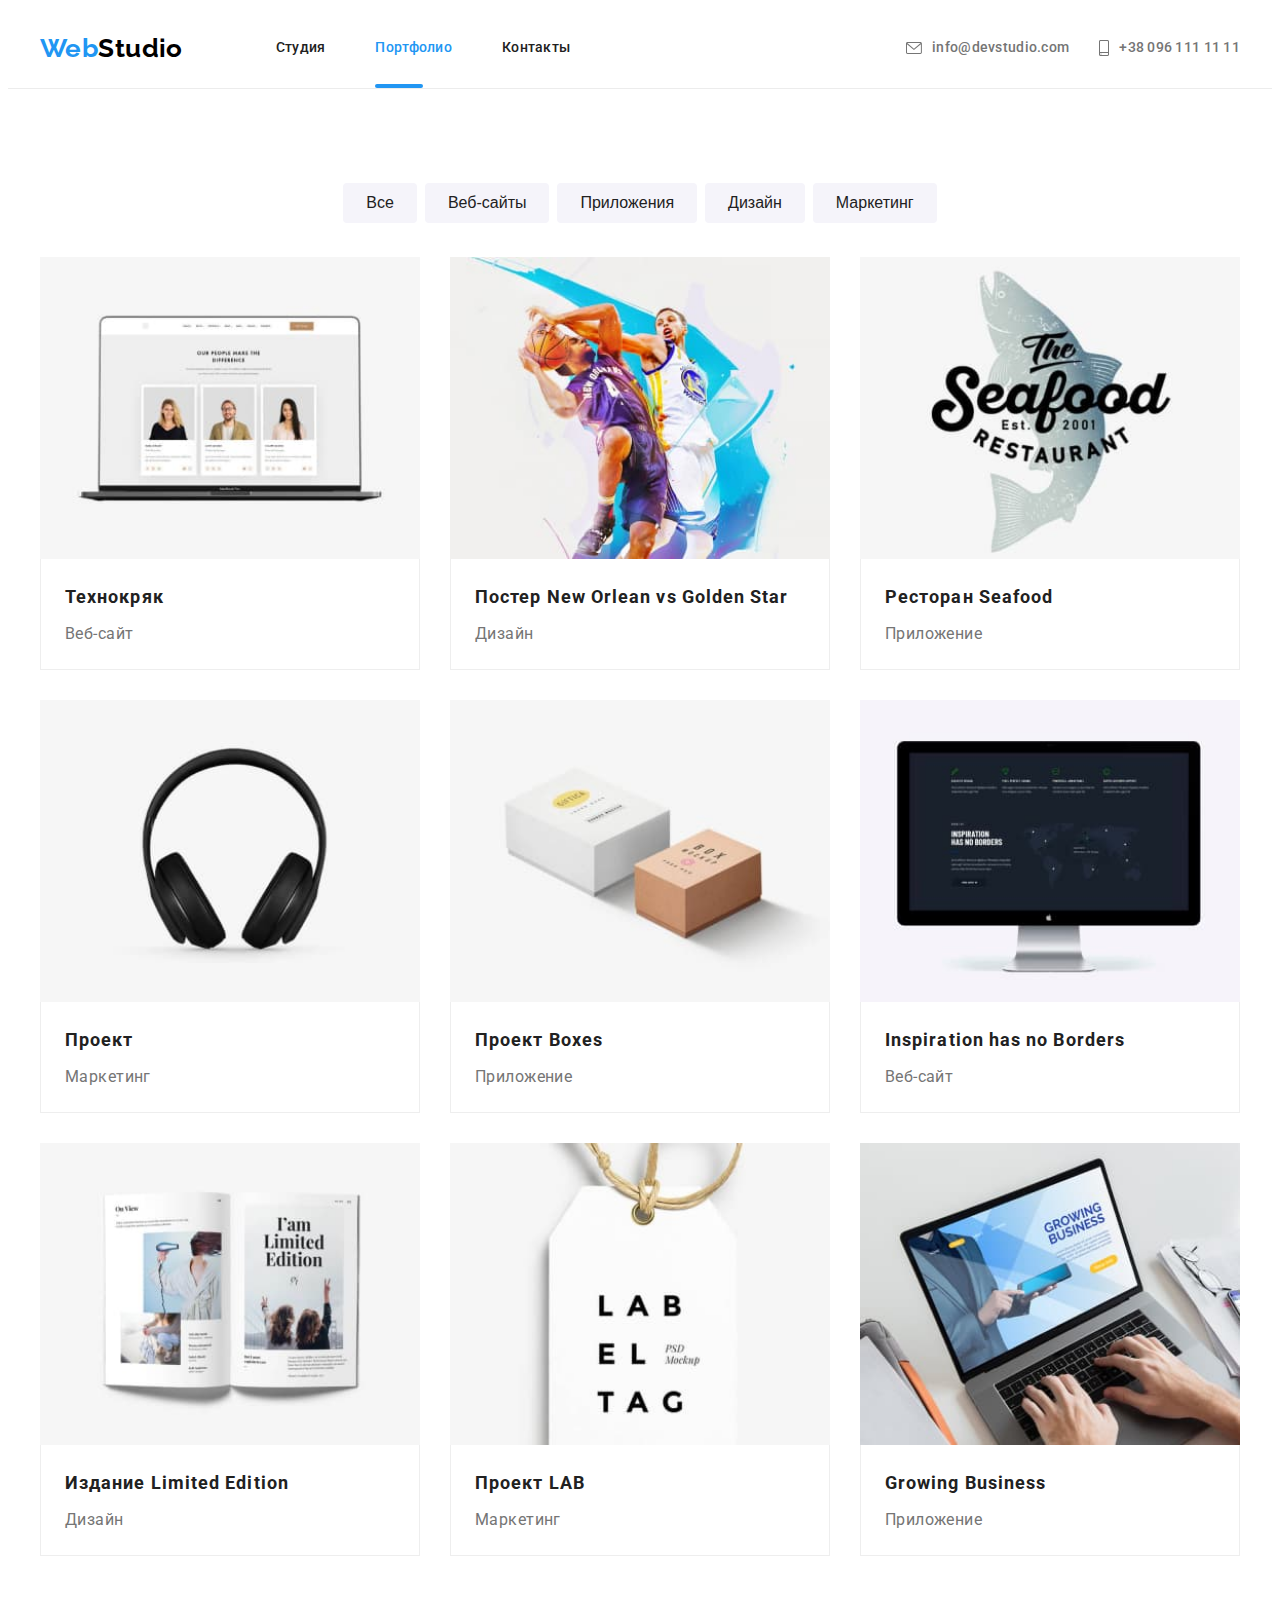
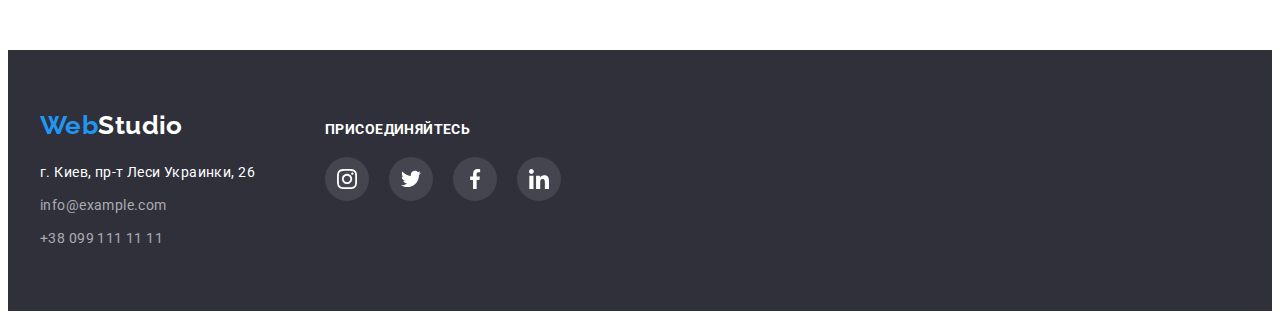
==== commit 0653d620: "корректирует текущую страницу" ====
--- a/portfolio.html
+++ b/portfolio.html
@@ -22,7 +22,7 @@
     <title>Document</title>
   </head>
   <body>
-    <header class="header studio">
+    <header class="header">
       <!-- Навигация -->
       <div class="container header-container">
         <nav class="header-nav">
@@ -35,15 +35,15 @@
             <li class="item">
               <a
                 href="../goit-markup-hw-05/index.html"
+                class="link animation-color"
+              >
+                Студия
+              </a>
+            </li>
+            <li class="item">
+              <a
+                href="../goit-markup-hw-05/portfolio.html"
                 class="link header-current animation-color"
-              >
-                Студия
-              </a>
-            </li>
-            <li class="item">
-              <a
-                href="../goit-markup-hw-05/portfolio.html"
-                class="link animation-color"
               >
                 Портфолио
               </a>
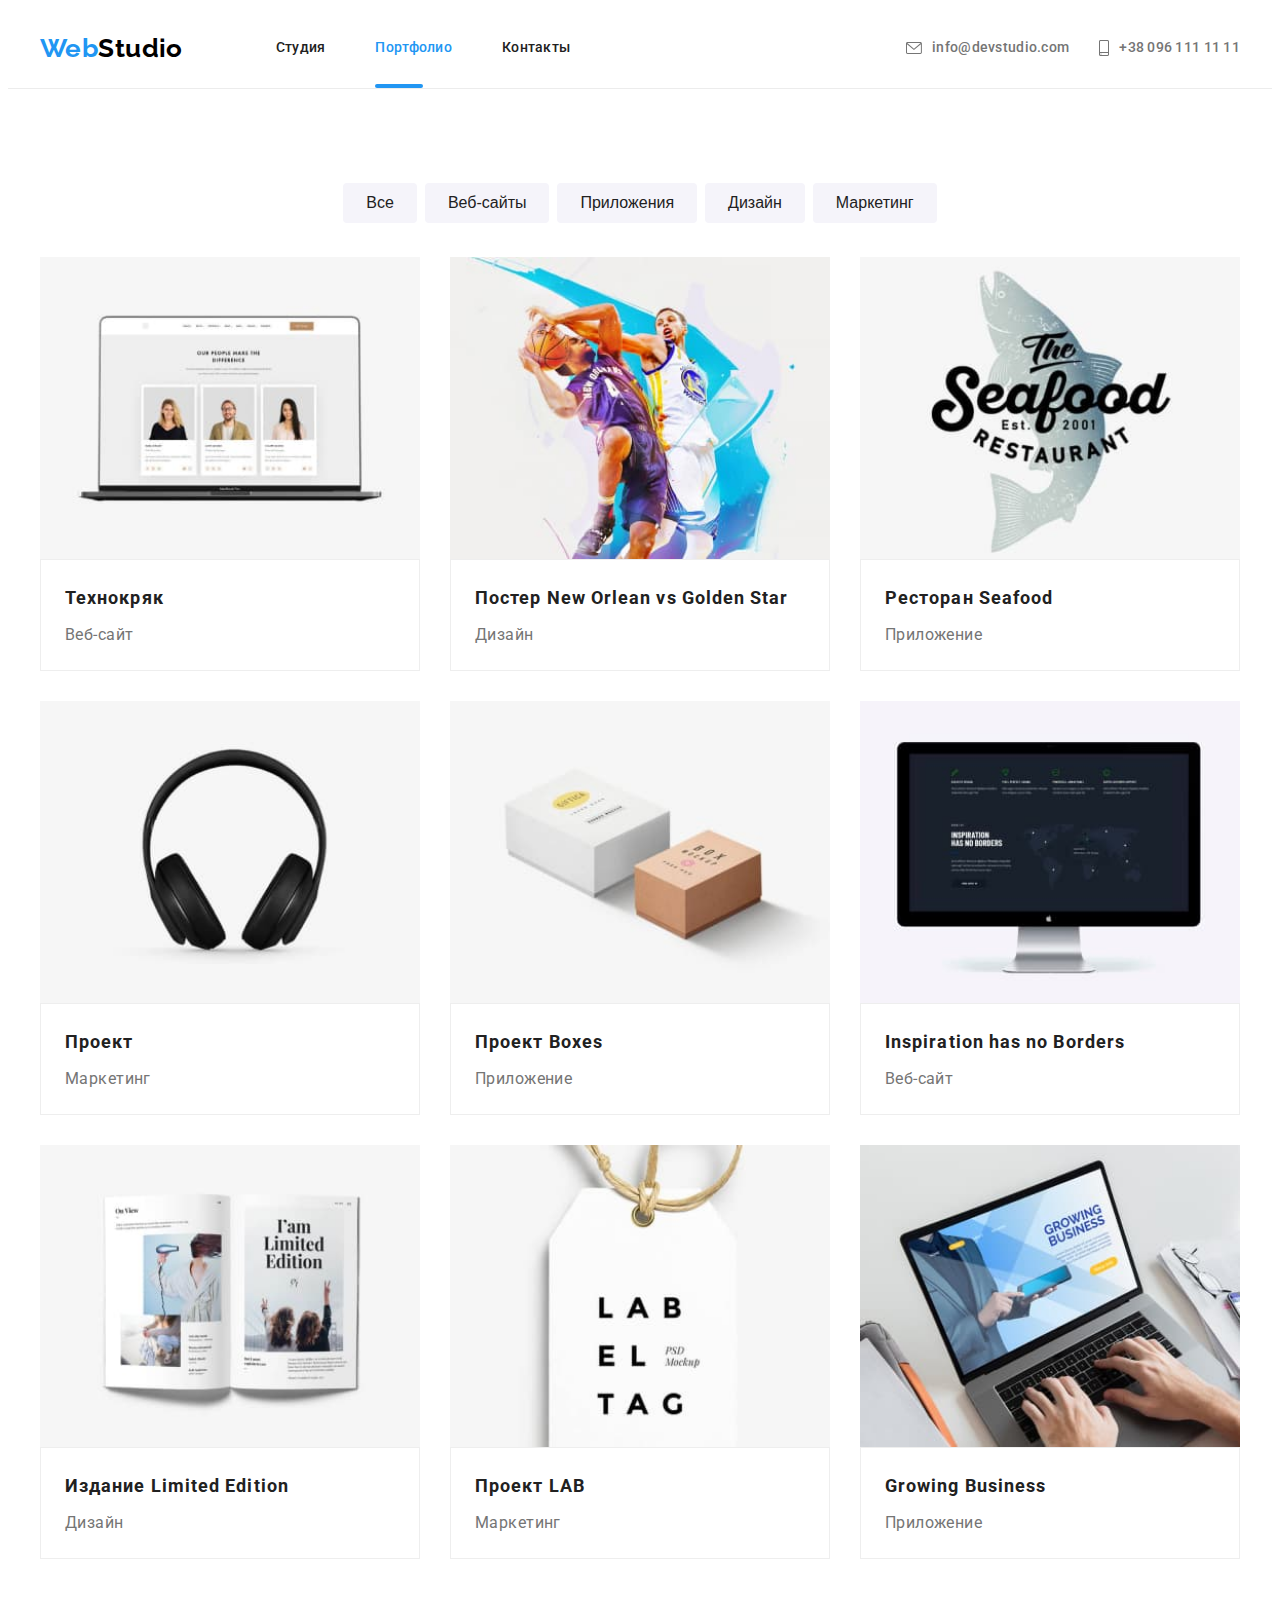
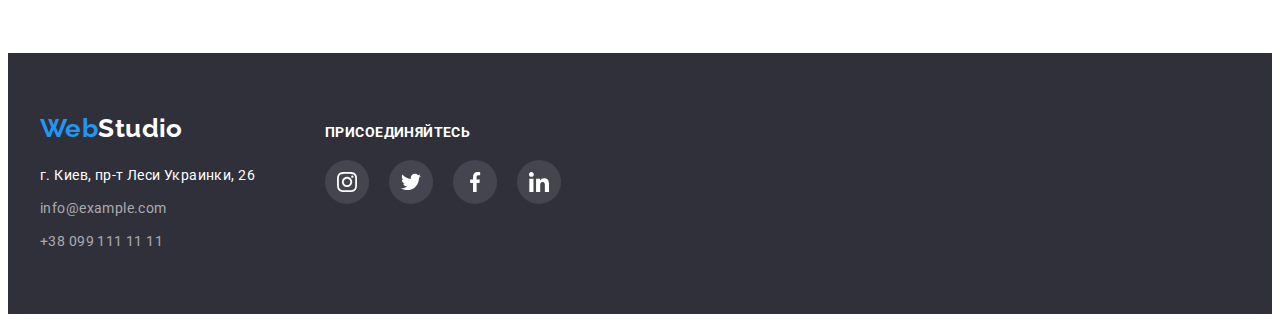
==== commit 855be271: "Добавляет анимацию на мадалку" ====
--- a/portfolio.html
+++ b/portfolio.html
@@ -342,18 +342,23 @@
               <li class="list">
                 <a
                   href="https://goo.gl/maps/b69tt9Dz1oQwvLhU7"
-                  class="link contact-location"
+                  class="link contact-location animation-color"
                 >
                   г. Киев, пр-т Леси Украинки, 26
                 </a>
               </li>
               <li class="list">
-                <a href="mailto:info@devstudio.com" class="link">
+                <a
+                  href="mailto:info@devstudio.com"
+                  class="link animation-color"
+                >
                   info@example.com
                 </a>
               </li>
               <li class="list">
-                <a href="tel:+380961111111" class="link"> +38 099 111 11 11 </a>
+                <a href="tel:+380961111111" class="link animation-color">
+                  +38 099 111 11 11
+                </a>
               </li>
             </ul>
           </address>
--- a/css/style.css
+++ b/css/style.css
@@ -112,6 +112,12 @@
 }
 .animation-shadow {
   transition: 250ms shadow cubic-bezier(0.4, 0, 0.2, 1);
+}
+.animation-outline {
+  transition: 250ms outline cubic-bezier(0.4, 0, 0.2, 1);
+}
+.animation-transform {
+  transition: 250ms transform cubic-bezier(0.4, 0, 0.2, 1);
 }
 
 /* NAVIGATION */
@@ -694,9 +700,10 @@
 
 .gallery-card-description {
   padding: 20px 24px 20px 24px;
-  border-right: 1px solid #eeeeee;
+  border: 1px solid #eeeeee;
+  /* border-right: 1px solid #eeeeee;
   border-bottom: 1px solid #eeeeee;
-  border-left: 1px solid #eeeeee;
+  border-left: 1px solid #eeeeee; */
 }
 
 .sacondary-button:hover {
@@ -761,19 +768,24 @@
 .backdrop.is-hidden {
   opacity: 0;
   pointer-events: none;
-  visibility: none;
+  visibility: visible;
 }
 .modal {
   position: absolute;
   top: 50%;
   left: 50%;
-  transform: translate(-50%, -50%);
+  transform: translate(-50%, -50%) scale(1);
   width: 528px;
   height: 581px;
   background-color: var(--white-color);
 
   text-align: center;
 }
+
+.backdrop.is-hidden .modal {
+  transform: translate(-50%, -50%) scale(0.5);
+}
+
 .main-modal-registration {
   display: inline-block;
   margin-bottom: 20px;
@@ -884,10 +896,6 @@
   border-color: transparent;
   padding: 0px;
 }
-/* .modal-icon.button {
-  fill: var(--title-text-color);
- 
-} */
 
 .modal-close-form:hover,
 .modal-close-form:focus {
